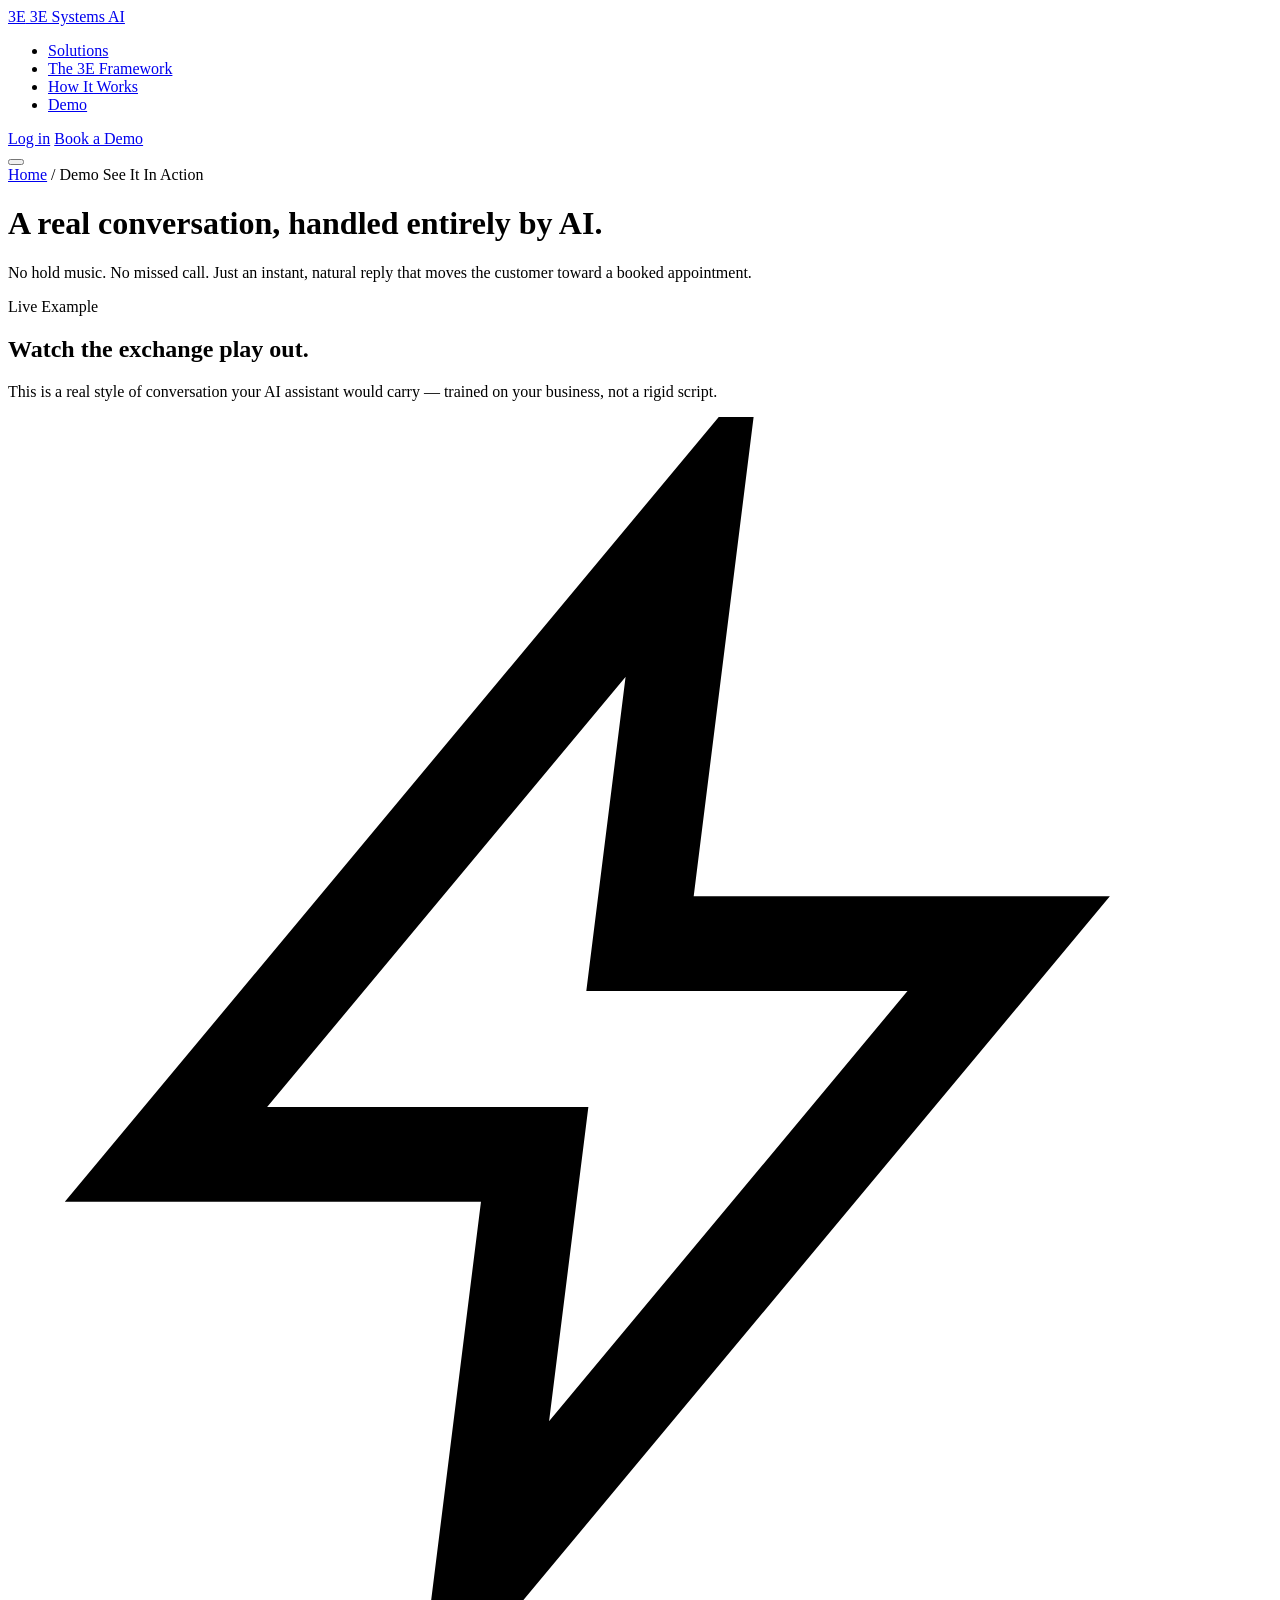
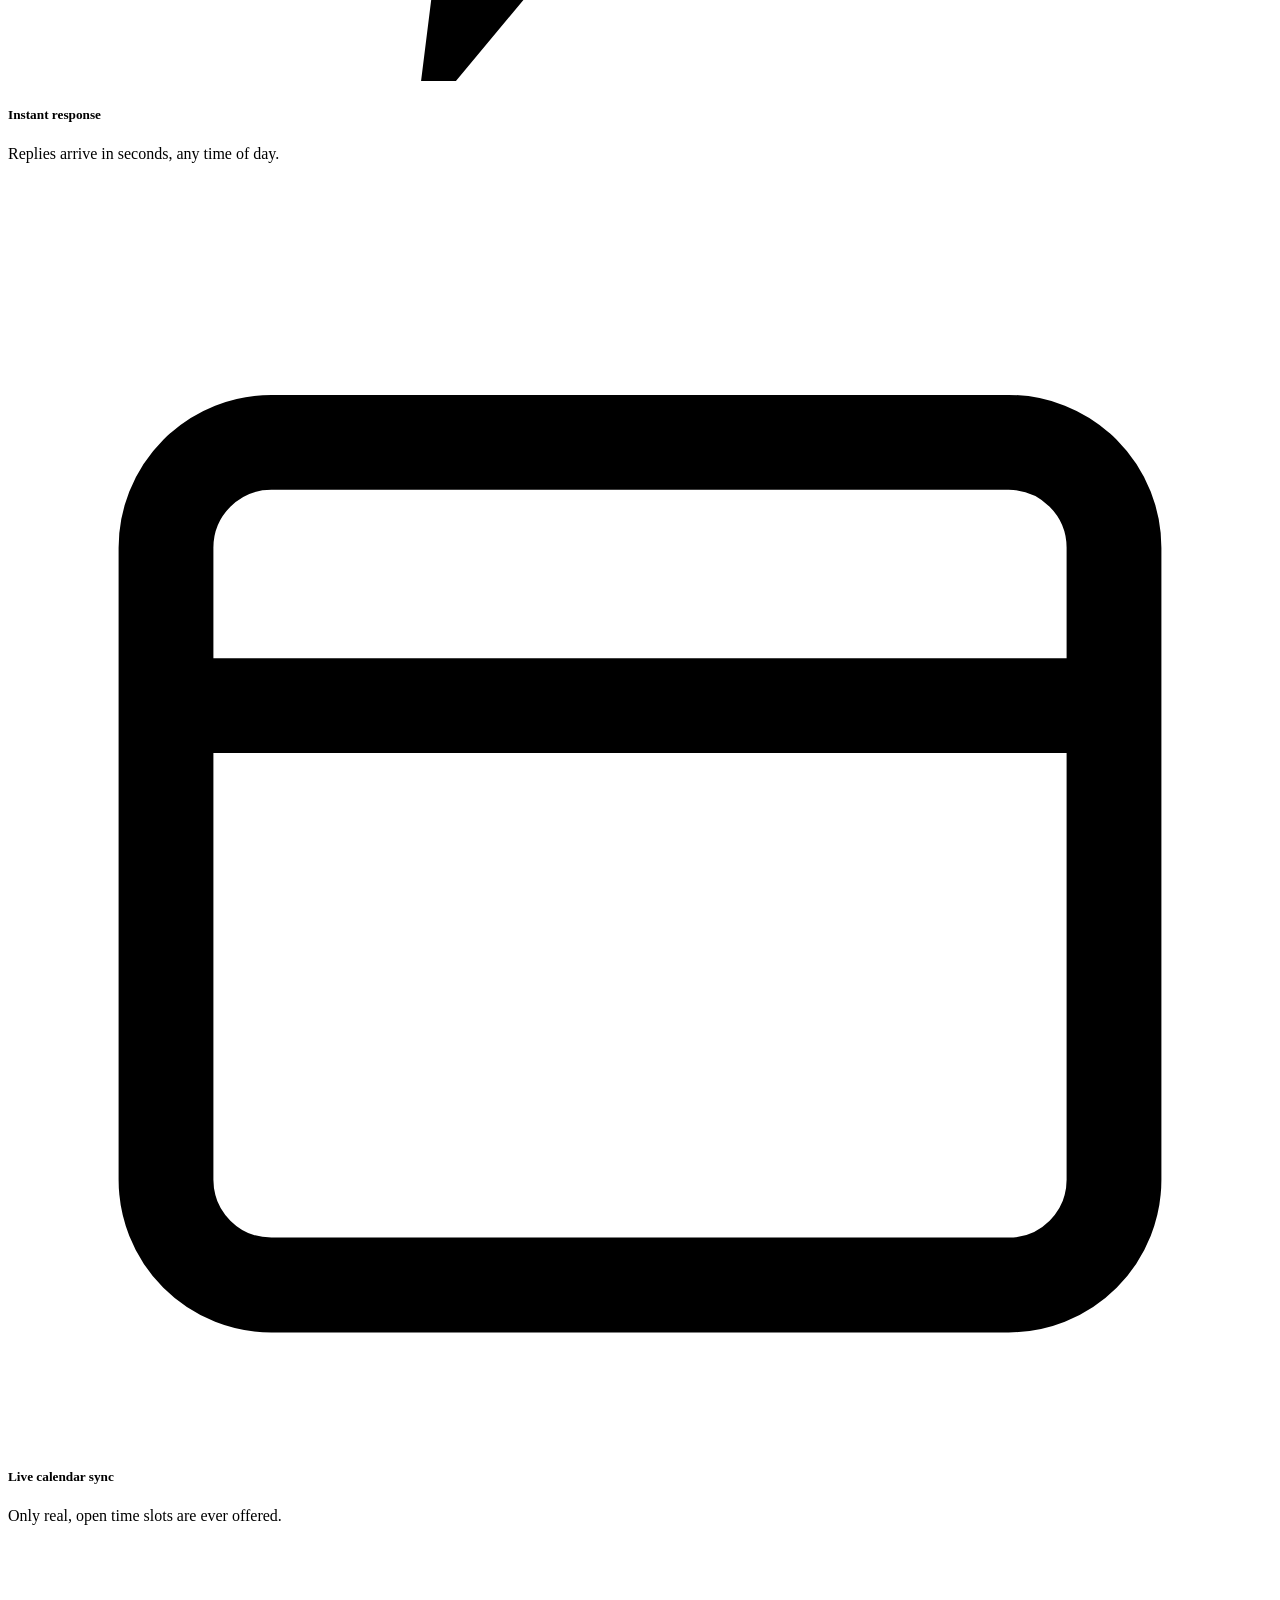
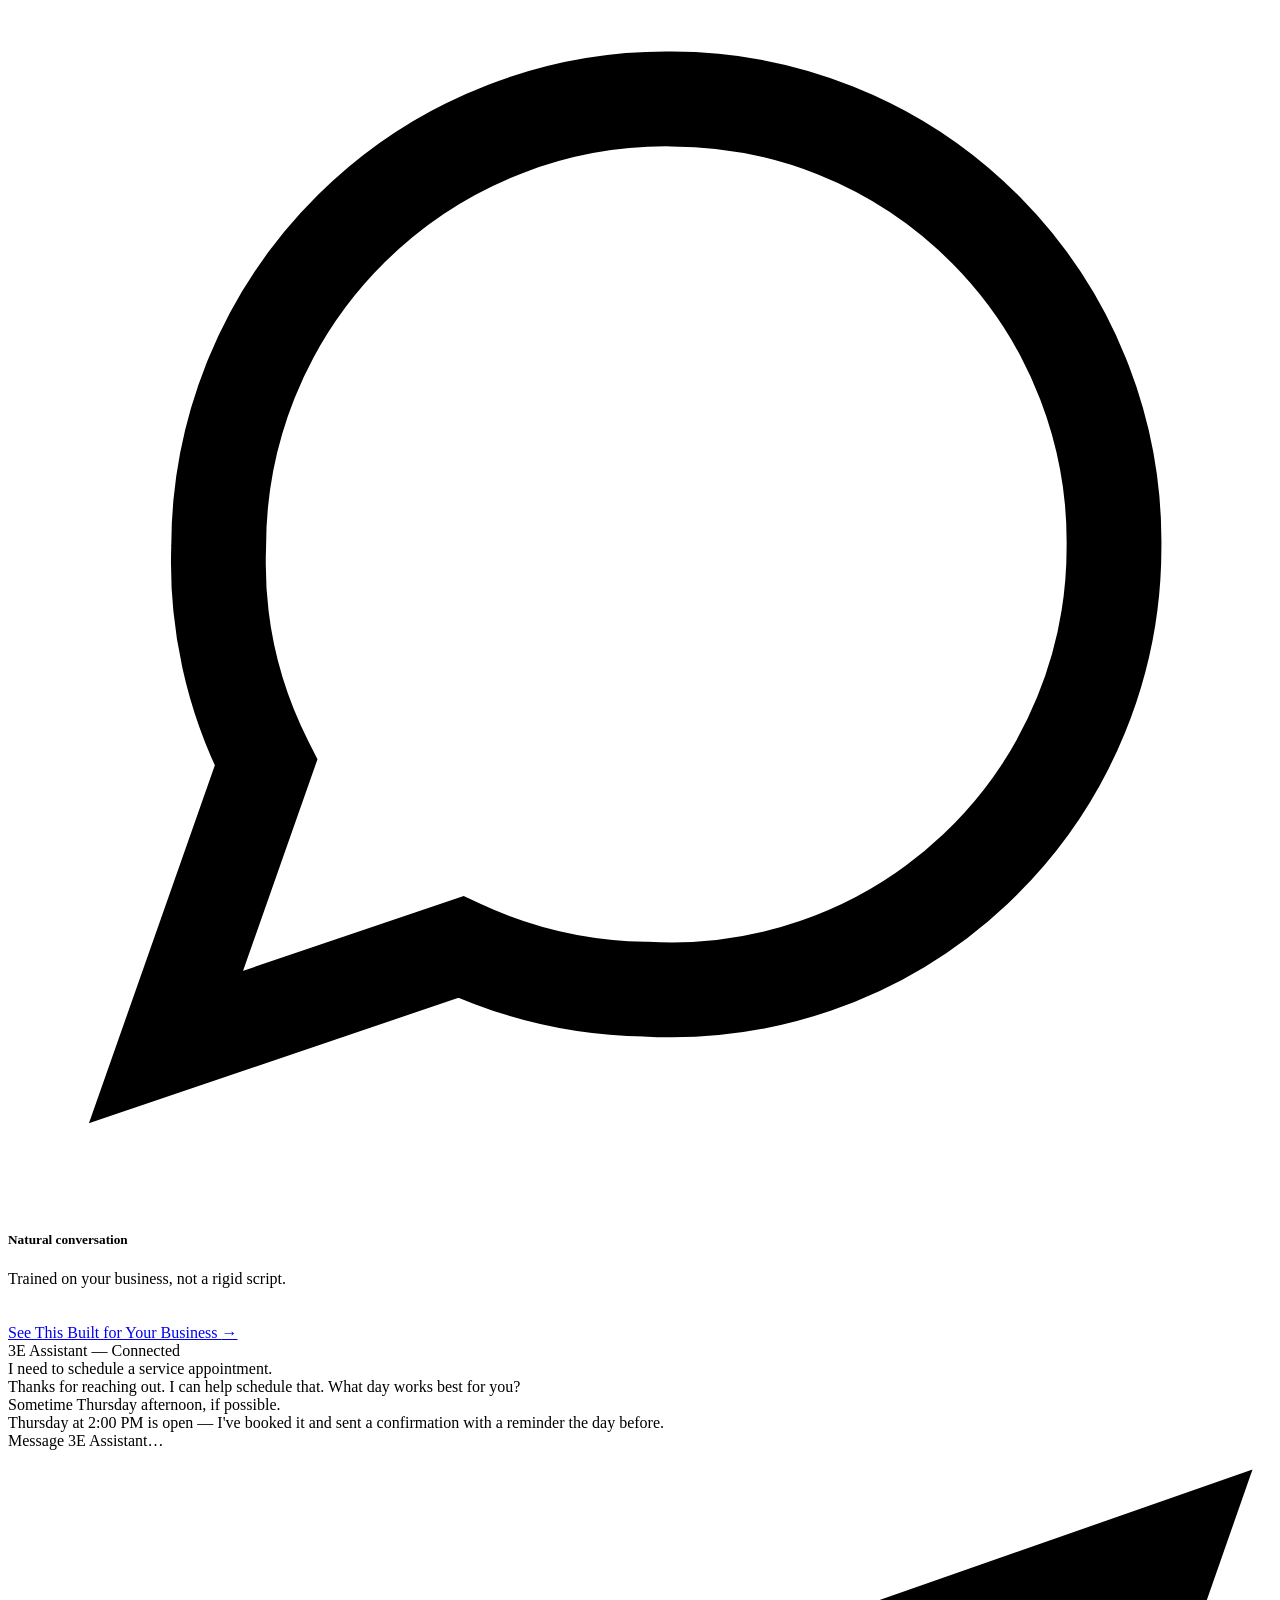
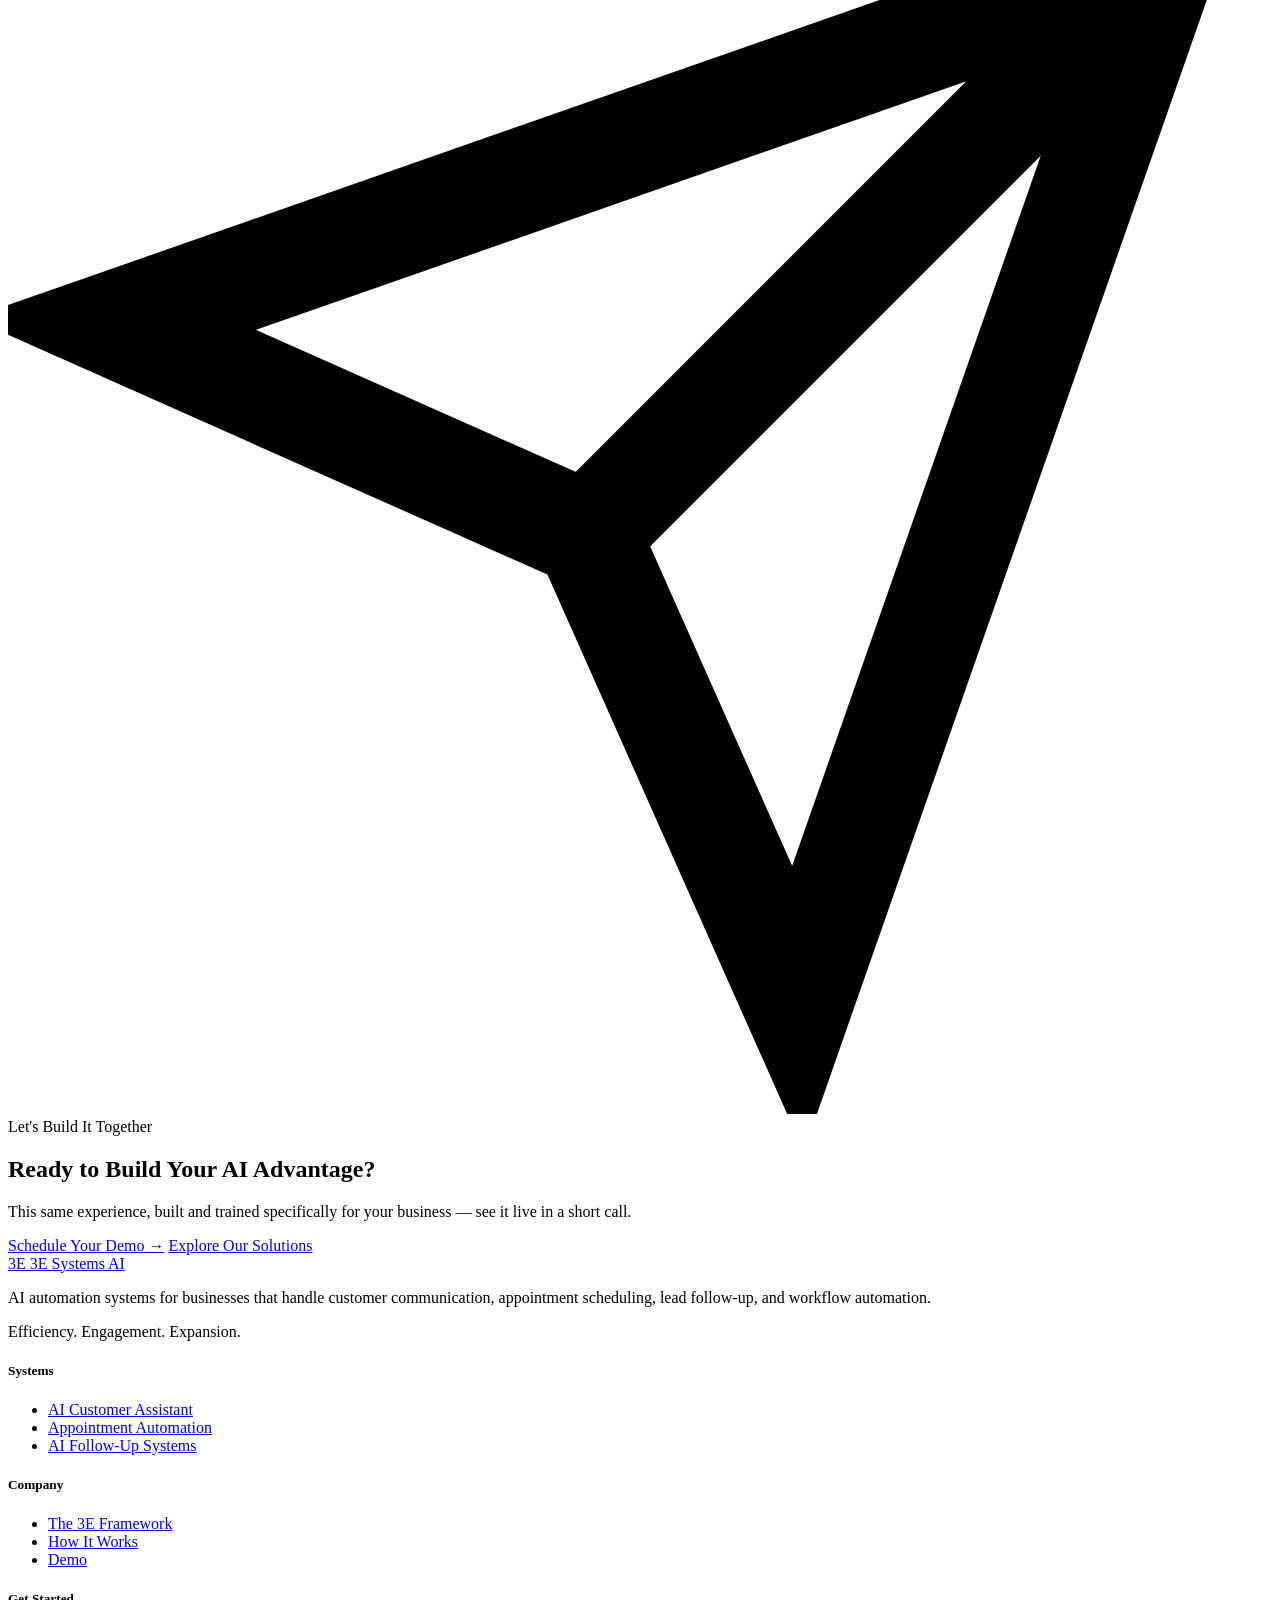
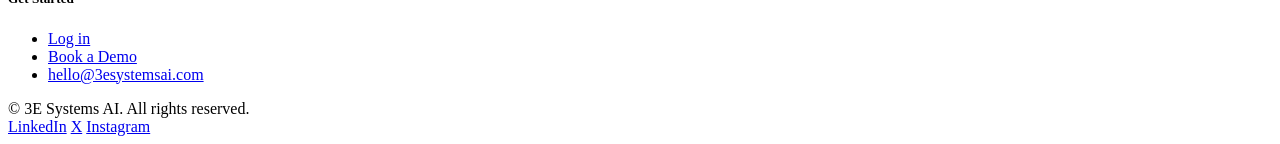
==== demo.html @ 18a662e0 "Create demo.html" ====
<!DOCTYPE html>
<html lang="en">
<head>
<meta charset="UTF-8">
<meta name="viewport" content="width=device-width, initial-scale=1.0">
<title>Demo — 3E Systems AI</title>
<meta name="description" content="See a real AI conversation, handled entirely by 3E Systems AI's assistant, from first message to booked appointment.">
<link rel="icon" href="data:image/svg+xml,%3Csvg xmlns='http://www.w3.org/2000/svg' viewBox='0 0 64 64'%3E%3Cdefs%3E%3ClinearGradient id='g' x1='0' y1='0' x2='1' y2='1'%3E%3Cstop offset='0%25' stop-color='%231D1D1F'/%3E%3Cstop offset='55%25' stop-color='%233a3a3d'/%3E%3Cstop offset='130%25' stop-color='%232F6FED'/%3E%3C/linearGradient%3E%3C/defs%3E%3Crect width='64' height='64' rx='16' fill='url(%23g)'/%3E%3Ctext x='32' y='40' font-family='Space Grotesk,Arial,sans-serif' font-size='22' font-weight='700' fill='white' text-anchor='middle'%3E3E%3C/text%3E%3C/svg%3E">
<link rel="preconnect" href="https://fonts.googleapis.com">
<link rel="preconnect" href="https://fonts.gstatic.com" crossorigin>
<link href="https://fonts.googleapis.com/css2?family=Space+Grotesk:wght@400;500;600;700&family=Inter:wght@400;500;600;700&family=IBM+Plex+Mono:wght@400;500&display=swap" rel="stylesheet">
<link rel="stylesheet" href="styles.css">
</head>
<body>

<!-- ===================== NAVIGATION ===================== -->
<nav class="nav" id="siteNav">
  <div class="wrap">
    <a href="index.html" class="brand">
      <span class="brand-mark">3E</span>
      3E Systems AI
    </a>
    <ul class="nav-links">
      <li><a href="solutions.html">Solutions</a></li>
      <li><a href="framework.html">The 3E Framework</a></li>
      <li><a href="how-it-works.html">How It Works</a></li>
      <li><a href="demo.html" class="active">Demo</a></li>
    </ul>
    <div class="nav-cta">
      <a href="login.html" class="btn btn-ghost">Log in</a>
      <a href="book-a-demo.html" class="btn btn-primary">Book a Demo</a>
    </div>
    <button class="nav-menu-btn" aria-label="Open menu"><span></span></button>
  </div>
</nav>

<!-- ===================== PAGE HERO ===================== -->
<header class="page-hero">
  <div class="wrap">
    <span class="breadcrumb"><a href="index.html">Home</a> / Demo</span>
    <span class="eyebrow">See It In Action</span>
    <h1>A real conversation, handled entirely by AI.</h1>
    <p class="lead">No hold music. No missed call. Just an instant, natural reply that moves the customer toward a booked appointment.</p>
  </div>
</header>

<!-- ===================== DEMO SECTION ===================== -->
<section class="demo-section">
  <div class="wrap demo-layout">
    <div class="demo-copy">
      <div class="section-head reveal">
        <span class="eyebrow">Live Example</span>
        <h2 class="section-tag">Watch the exchange play out.</h2>
        <p>This is a real style of conversation your AI assistant would carry — trained on your business, not a rigid script.</p>
      </div>
      <div class="demo-feature-list reveal reveal-delay-1">
        <div class="demo-feature">
          <div class="fi"><svg viewBox="0 0 24 24" fill="none" stroke="currentColor" stroke-width="1.8"><path d="M13 2 3 14h7l-1 8 10-12h-7z"/></svg></div>
          <div><h5>Instant response</h5><p>Replies arrive in seconds, any time of day.</p></div>
        </div>
        <div class="demo-feature">
          <div class="fi"><svg viewBox="0 0 24 24" fill="none" stroke="currentColor" stroke-width="1.8"><rect x="3" y="5" width="18" height="16" rx="2"/><path d="M3 10h18"/></svg></div>
          <div><h5>Live calendar sync</h5><p>Only real, open time slots are ever offered.</p></div>
        </div>
        <div class="demo-feature">
          <div class="fi"><svg viewBox="0 0 24 24" fill="none" stroke="currentColor" stroke-width="1.8"><path d="M21 11.5a8.4 8.4 0 0 1-8.9 8.4 8.6 8.6 0 0 1-3.5-.8L3 21l1.9-5.4A8.4 8.4 0 0 1 4 11.5 8.5 8.5 0 0 1 12.6 3 8.4 8.4 0 0 1 21 11.5z"/></svg></div>
          <div><h5>Natural conversation</h5><p>Trained on your business, not a rigid script.</p></div>
        </div>
      </div>
      <div class="reveal reveal-delay-2" style="margin-top:36px;">
        <a href="book-a-demo.html" class="btn btn-primary on-dark">See This Built for Your Business <span class="btn-arrow">→</span></a>
      </div>
    </div>

    <div class="chat-panel reveal reveal-delay-1">
      <div class="chat-topbar">
        <div class="dots"><span></span><span></span><span></span></div>
        <div class="who"><i></i> 3E Assistant — Connected</div>
      </div>
      <div class="chat-body" id="chatBody">
        <div class="msg user">I need to schedule a service appointment.</div>
        <div class="msg ai">Thanks for reaching out. I can help schedule that. What day works best for you?</div>
        <div class="msg user2">Sometime Thursday afternoon, if possible.</div>
        <div class="msg ai2">Thursday at 2:00 PM is open — I've booked it and sent a confirmation with a reminder the day before.</div>
      </div>
      <div class="chat-inputbar">
        <span>Message 3E Assistant…</span>
        <div class="send"><svg viewBox="0 0 24 24" fill="none" stroke="currentColor" stroke-width="2"><path d="M22 2 11 13"/><path d="M22 2 15 22l-4-9-9-4z"/></svg></div>
      </div>
    </div>
  </div>
</section>

<!-- ===================== FINAL CTA SECTION ===================== -->
<section class="final-cta">
  <div class="wrap">
    <span class="eyebrow reveal">Let's Build It Together</span>
    <h2 class="reveal reveal-delay-1">Ready to Build Your AI Advantage?</h2>
    <p class="reveal reveal-delay-1">This same experience, built and trained specifically for your business — see it live in a short call.</p>
    <div class="final-cta-actions reveal reveal-delay-2">
      <a href="book-a-demo.html" class="btn btn-primary">Schedule Your Demo <span class="btn-arrow">→</span></a>
      <a href="solutions.html" class="btn btn-ghost">Explore Our Solutions</a>
    </div>
  </div>
</section>

<!-- ===================== FOOTER ===================== -->
<footer>
  <div class="wrap">
    <div class="footer-top">
      <div class="footer-brand">
        <a href="index.html" class="brand">
          <span class="brand-mark">3E</span>
          3E Systems AI
        </a>
        <p>AI automation systems for businesses that handle customer communication, appointment scheduling, lead follow-up, and workflow automation.</p>
        <span class="footer-tagline">Efficiency. Engagement. Expansion.</span>
      </div>
      <div class="footer-col">
        <h5>Systems</h5>
        <ul>
          <li><a href="solutions.html">AI Customer Assistant</a></li>
          <li><a href="solutions.html">Appointment Automation</a></li>
          <li><a href="solutions.html">AI Follow-Up Systems</a></li>
        </ul>
      </div>
      <div class="footer-col">
        <h5>Company</h5>
        <ul>
          <li><a href="framework.html">The 3E Framework</a></li>
          <li><a href="how-it-works.html">How It Works</a></li>
          <li><a href="demo.html">Demo</a></li>
        </ul>
      </div>
      <div class="footer-col">
        <h5>Get Started</h5>
        <ul>
          <li><a href="login.html">Log in</a></li>
          <li><a href="book-a-demo.html">Book a Demo</a></li>
          <li><a href="mailto:hello@3esystemsai.com">hello@3esystemsai.com</a></li>
        </ul>
      </div>
    </div>
    <div class="footer-bottom">
      <span>© <span id="year"></span> 3E Systems AI. All rights reserved.</span>
      <div class="socials">
        <a href="#" aria-label="LinkedIn">LinkedIn</a>
        <a href="#" aria-label="X">X</a>
        <a href="#" aria-label="Instagram">Instagram</a>
      </div>
    </div>
  </div>
</footer>

<script src="main.js"></script>
</body>
</html>
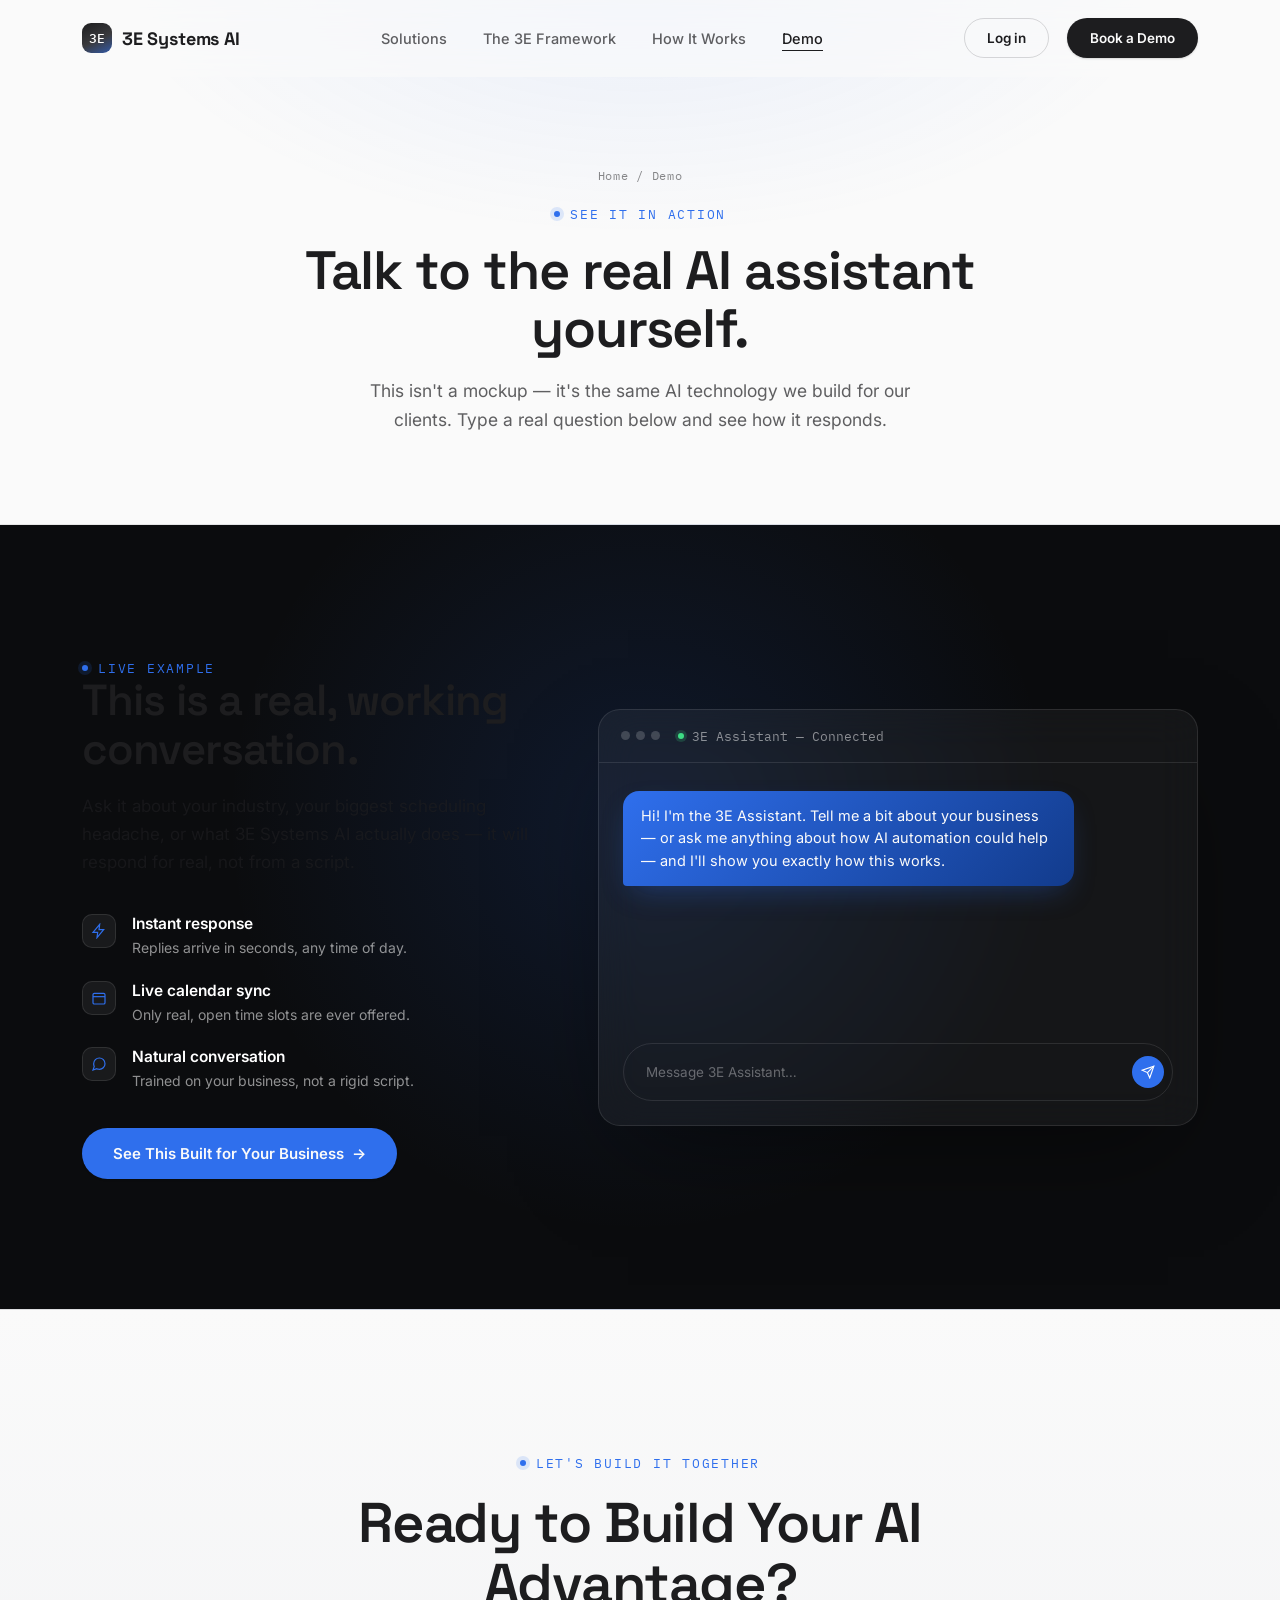
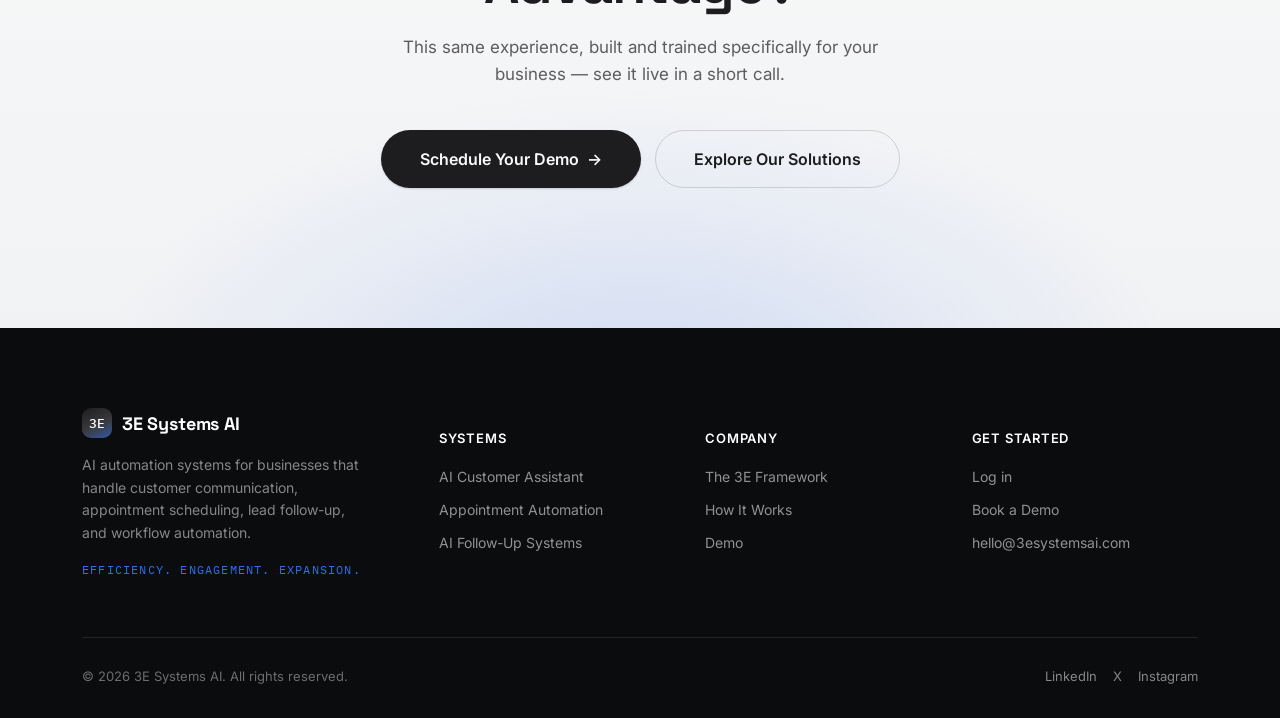
==== commit 08c8b031: "Revise demo page for AI assistant interaction Updated the demo page content and styles for the AI as" ====
--- a/demo.html
+++ b/demo.html
@@ -4,12 +4,44 @@
 <meta charset="UTF-8">
 <meta name="viewport" content="width=device-width, initial-scale=1.0">
 <title>Demo — 3E Systems AI</title>
-<meta name="description" content="See a real AI conversation, handled entirely by 3E Systems AI's assistant, from first message to booked appointment.">
+<meta name="description" content="Talk to the real 3E Assistant yourself — the same AI chatbot 3E Systems AI builds for businesses, live on this page.">
 <link rel="icon" href="data:image/svg+xml,%3Csvg xmlns='http://www.w3.org/2000/svg' viewBox='0 0 64 64'%3E%3Cdefs%3E%3ClinearGradient id='g' x1='0' y1='0' x2='1' y2='1'%3E%3Cstop offset='0%25' stop-color='%231D1D1F'/%3E%3Cstop offset='55%25' stop-color='%233a3a3d'/%3E%3Cstop offset='130%25' stop-color='%232F6FED'/%3E%3C/linearGradient%3E%3C/defs%3E%3Crect width='64' height='64' rx='16' fill='url(%23g)'/%3E%3Ctext x='32' y='40' font-family='Space Grotesk,Arial,sans-serif' font-size='22' font-weight='700' fill='white' text-anchor='middle'%3E3E%3C/text%3E%3C/svg%3E">
 <link rel="preconnect" href="https://fonts.googleapis.com">
 <link rel="preconnect" href="https://fonts.gstatic.com" crossorigin>
 <link href="https://fonts.googleapis.com/css2?family=Space+Grotesk:wght@400;500;600;700&family=Inter:wght@400;500;600;700&family=IBM+Plex+Mono:wght@400;500&display=swap" rel="stylesheet">
 <link rel="stylesheet" href="styles.css">
+<style>
+  /*
+    NOTE ON THIS SMALL STYLE BLOCK:
+    styles.css itself has NOT been modified -- the design system is
+    untouched. This tiny scoped addition exists only because the input
+    bar previously used a fake, non-interactive <span> as a visual
+    placeholder. Turning it into a real, typeable <input> needs these
+    few lines so the input has no default browser border/background,
+    matching the exact look the design already had. No colors, fonts,
+    spacing, or layout values are being changed here -- just making an
+    existing look actually functional.
+  */
+  #chatInput {
+    background: transparent;
+    border: none;
+    outline: none;
+    color: #fff;
+    font-family: var(--font-body);
+    font-size: 13.5px;
+    width: 100%;
+  }
+  #chatInput::placeholder {
+    color: rgba(255, 255, 255, 0.35);
+  }
+  #chatInput:disabled {
+    opacity: 0.6;
+  }
+  .chat-body {
+    overflow-y: auto;
+    max-height: 420px;
+  }
+</style>
 </head>
 <body>
 
@@ -39,8 +71,8 @@
   <div class="wrap">
     <span class="breadcrumb"><a href="index.html">Home</a> / Demo</span>
     <span class="eyebrow">See It In Action</span>
-    <h1>A real conversation, handled entirely by AI.</h1>
-    <p class="lead">No hold music. No missed call. Just an instant, natural reply that moves the customer toward a booked appointment.</p>
+    <h1>Talk to the real AI assistant yourself.</h1>
+    <p class="lead">This isn't a mockup — it's the same AI technology we build for our clients. Type a real question below and see how it responds.</p>
   </div>
 </header>
 
@@ -50,8 +82,8 @@
     <div class="demo-copy">
       <div class="section-head reveal">
         <span class="eyebrow">Live Example</span>
-        <h2 class="section-tag">Watch the exchange play out.</h2>
-        <p>This is a real style of conversation your AI assistant would carry — trained on your business, not a rigid script.</p>
+        <h2 class="section-tag">This is a real, working conversation.</h2>
+        <p>Ask it about your industry, your biggest scheduling headache, or what 3E Systems AI actually does — it will respond for real, not from a script.</p>
       </div>
       <div class="demo-feature-list reveal reveal-delay-1">
         <div class="demo-feature">
@@ -77,15 +109,20 @@
         <div class="dots"><span></span><span></span><span></span></div>
         <div class="who"><i></i> 3E Assistant — Connected</div>
       </div>
+
       <div class="chat-body" id="chatBody">
-        <div class="msg user">I need to schedule a service appointment.</div>
-        <div class="msg ai">Thanks for reaching out. I can help schedule that. What day works best for you?</div>
-        <div class="msg user2">Sometime Thursday afternoon, if possible.</div>
-        <div class="msg ai2">Thursday at 2:00 PM is open — I've booked it and sent a confirmation with a reminder the day before.</div>
+        <div class="msg ai">Hi! I'm the 3E Assistant. Tell me a bit about your business — or ask me anything about how AI automation could help — and I'll show you exactly how this works.</div>
       </div>
+
+      <div class="typing-ind" id="typingIndicator" style="display:none;">
+        <span></span><span></span><span></span>
+      </div>
+
       <div class="chat-inputbar">
-        <span>Message 3E Assistant…</span>
-        <div class="send"><svg viewBox="0 0 24 24" fill="none" stroke="currentColor" stroke-width="2"><path d="M22 2 11 13"/><path d="M22 2 15 22l-4-9-9-4z"/></svg></div>
+        <input type="text" id="chatInput" placeholder="Message 3E Assistant…" autocomplete="off" maxlength="1000">
+        <div class="send" id="chatSendBtn">
+          <svg viewBox="0 0 24 24" fill="none" stroke="currentColor" stroke-width="2"><path d="M22 2 11 13"/><path d="M22 2 15 22l-4-9-9-4z"/></svg>
+        </div>
       </div>
     </div>
   </div>
@@ -153,5 +190,6 @@
 </footer>
 
 <script src="main.js"></script>
+<script src="chat.js"></script>
 </body>
 </html>
--- a/styles.css
+++ b/styles.css
@@ -0,0 +1,1000 @@
+/* ======================================================================
+   0. DESIGN TOKENS
+   ====================================================================== */
+:root{
+  --white:        #FAFAFA;
+  --gray-50:      #F1F2F4;
+  --gray-100:     #E8E9EB;
+  --line:         rgba(29,29,31,0.09);
+  --line-strong:  rgba(29,29,31,0.16);
+  --charcoal:     #1D1D1F;
+  --charcoal-70:  rgba(29,29,31,0.70);
+  --charcoal-50:  rgba(29,29,31,0.52);
+  --ink:          #0B0C0E;   /* near-black section background */
+  --ink-100:      #16181C;
+  --ink-line:     rgba(255,255,255,0.10);
+  --ink-line-soft:rgba(255,255,255,0.06);
+  --silver-1:     #E4E5E8;
+  --silver-2:     #C7C9CD;
+  --blue:         #2F6FED;
+  --blue-soft:    rgba(47,111,237,0.14);
+  --blue-deep:    #123B8C;
+  --blue-glow:    rgba(47,111,237,0.35);
+
+  --font-display: 'Space Grotesk', 'Inter', sans-serif;
+  --font-body:    'Inter', -apple-system, sans-serif;
+  --font-mono:    'IBM Plex Mono', monospace;
+
+  --container: 1180px;
+  --ease: cubic-bezier(.16,.84,.32,1);
+}
+
+*,*::before,*::after{ box-sizing:border-box; }
+html{ scroll-behavior:smooth; }
+body{
+  margin:0;
+  background:var(--white);
+  color:var(--charcoal);
+  font-family:var(--font-body);
+  -webkit-font-smoothing:antialiased;
+  -moz-osx-font-smoothing:grayscale;
+  overflow-x:hidden;
+}
+img,svg{ display:block; max-width:100%; }
+a{ color:inherit; text-decoration:none; }
+ul{ list-style:none; margin:0; padding:0; }
+button{ font-family:inherit; cursor:pointer; }
+
+.wrap{
+  max-width:var(--container);
+  margin:0 auto;
+  padding:0 32px;
+}
+
+.eyebrow{
+  font-family:var(--font-mono);
+  font-size:12.5px;
+  letter-spacing:.14em;
+  text-transform:uppercase;
+  color:var(--blue);
+  display:inline-flex;
+  align-items:center;
+  gap:10px;
+}
+.eyebrow::before{
+  content:'';
+  width:6px; height:6px;
+  border-radius:50%;
+  background:var(--blue);
+  box-shadow:0 0 0 4px var(--blue-soft);
+}
+
+h1,h2,h3,h4{
+  font-family:var(--font-display);
+  font-weight:600;
+  letter-spacing:-.02em;
+  margin:0;
+  color:var(--charcoal);
+}
+
+.section-tag{
+  display:block;
+  margin-bottom:18px;
+}
+
+/* reveal-on-scroll base state */
+.reveal{
+  opacity:0;
+  transform:translateY(28px);
+  transition:opacity .9s var(--ease), transform .9s var(--ease);
+}
+.reveal.is-visible{
+  opacity:1;
+  transform:translateY(0);
+}
+.reveal-delay-1{ transition-delay:.08s; }
+.reveal-delay-2{ transition-delay:.16s; }
+.reveal-delay-3{ transition-delay:.24s; }
+
+@media (prefers-reduced-motion: reduce){
+  *{ animation-duration:0.01ms !important; animation-iteration-count:1 !important; transition-duration:0.01ms !important; scroll-behavior:auto !important; }
+}
+
+/* focus visibility for keyboard users */
+a:focus-visible, button:focus-visible{
+  outline:2px solid var(--blue);
+  outline-offset:3px;
+  border-radius:4px;
+}
+
+/* ======================================================================
+   1. BUTTONS
+   ====================================================================== */
+.btn{
+  display:inline-flex;
+  align-items:center;
+  justify-content:center;
+  gap:8px;
+  padding:15px 30px;
+  border-radius:100px;
+  font-family:var(--font-body);
+  font-size:15px;
+  font-weight:600;
+  border:1px solid transparent;
+  transition:transform .35s var(--ease), box-shadow .35s var(--ease), background .35s var(--ease), border-color .35s var(--ease), color .35s var(--ease);
+  white-space:nowrap;
+}
+.btn-primary{
+  background:var(--charcoal);
+  color:var(--white);
+  box-shadow:0 1px 2px rgba(0,0,0,.15);
+}
+.btn-primary:hover{
+  transform:translateY(-2px);
+  box-shadow:0 12px 24px rgba(0,0,0,.18);
+}
+.btn-primary.on-dark{
+  background:var(--blue);
+}
+.btn-primary.on-dark:hover{
+  box-shadow:0 12px 30px var(--blue-glow);
+}
+.btn-ghost{
+  background:transparent;
+  color:var(--charcoal);
+  border-color:var(--line-strong);
+}
+.btn-ghost:hover{
+  border-color:var(--charcoal);
+  transform:translateY(-2px);
+}
+.btn-ghost.on-dark{
+  color:var(--white);
+  border-color:var(--ink-line);
+}
+.btn-ghost.on-dark:hover{
+  border-color:rgba(255,255,255,.5);
+}
+.btn-arrow{ transition:transform .3s var(--ease); }
+.btn:hover .btn-arrow{ transform:translateX(3px); }
+
+/* ======================================================================
+   2. NAVIGATION
+   ====================================================================== */
+.nav{
+  position:fixed;
+  top:0; left:0; right:0;
+  z-index:1000;
+  padding:18px 0;
+  background:rgba(250,250,250,0.72);
+  backdrop-filter:blur(16px) saturate(160%);
+  -webkit-backdrop-filter:blur(16px) saturate(160%);
+  border-bottom:1px solid transparent;
+  transition:border-color .4s ease, background .4s ease, padding .4s ease;
+}
+.nav.scrolled{
+  border-bottom:1px solid var(--line);
+  padding:13px 0;
+}
+.nav .wrap{ display:flex; align-items:center; justify-content:space-between; }
+.brand{
+  display:flex; align-items:center; gap:10px;
+  font-family:var(--font-display);
+  font-weight:700;
+  font-size:18px;
+  letter-spacing:-.01em;
+}
+.brand-mark{
+  width:30px; height:30px;
+  border-radius:9px;
+  background:linear-gradient(155deg, var(--charcoal) 0%, #3a3a3d 55%, var(--blue) 130%);
+  display:flex; align-items:center; justify-content:center;
+  color:#fff; font-family:var(--font-mono); font-size:13px; font-weight:500;
+  flex-shrink:0;
+}
+.nav-links{
+  display:flex; align-items:center; gap:36px;
+}
+.nav-links a{
+  font-size:14.5px;
+  font-weight:500;
+  color:var(--charcoal-70);
+  position:relative;
+  padding:4px 0;
+  transition:color .25s ease;
+}
+.nav-links a:hover{ color:var(--charcoal); }
+.nav-links a::after{
+  content:'';
+  position:absolute; left:0; bottom:0;
+  width:0; height:1px;
+  background:var(--charcoal);
+  transition:width .3s var(--ease);
+}
+.nav-links a:hover::after{ width:100%; }
+.nav-links a.active{ color:var(--charcoal); }
+.nav-links a.active::after{ width:100%; }
+.nav-cta{ display:flex; align-items:center; gap:18px; }
+.nav-cta .btn{ padding:11px 22px; font-size:13.5px; }
+.nav-menu-btn{
+  display:none;
+  width:38px; height:38px;
+  border:1px solid var(--line-strong);
+  border-radius:10px;
+  background:none;
+  align-items:center; justify-content:center;
+}
+.nav-menu-btn span, .nav-menu-btn span::before, .nav-menu-btn span::after{
+  content:'';
+  display:block;
+  width:16px; height:1.5px;
+  background:var(--charcoal);
+  position:relative;
+  transition:transform .3s ease, opacity .3s ease;
+}
+.nav-menu-btn span::before{ position:absolute; top:-5px; }
+.nav-menu-btn span::after{ position:absolute; top:5px; }
+
+/* ======================================================================
+   3. HERO
+   ====================================================================== */
+.hero{
+  position:relative;
+  padding:168px 0 110px;
+  background:
+    radial-gradient(1100px 620px at 82% -8%, rgba(47,111,237,0.10), transparent 62%),
+    linear-gradient(180deg, var(--white) 0%, var(--white) 100%);
+  overflow:hidden;
+}
+.hero .wrap{
+  display:grid;
+  grid-template-columns:1.02fr .98fr;
+  gap:40px;
+  align-items:center;
+}
+.hero-copy h1{
+  font-size:clamp(38px, 4.6vw, 62px);
+  line-height:1.05;
+  margin:22px 0 24px;
+}
+.hero-copy h1 em{
+  font-style:normal;
+  background:linear-gradient(100deg, var(--blue) 0%, var(--blue-deep) 100%);
+  -webkit-background-clip:text;
+  background-clip:text;
+  color:transparent;
+}
+.hero-copy p.lead{
+  font-size:18px;
+  line-height:1.65;
+  color:var(--charcoal-70);
+  max-width:480px;
+  margin:0 0 38px;
+}
+.hero-actions{ display:flex; gap:14px; flex-wrap:wrap; margin-bottom:44px; }
+.hero-actions .btn{ padding:16px 30px; font-size:15.5px; }
+
+.hero-proof{
+  display:flex; gap:34px; flex-wrap:wrap;
+  padding-top:28px;
+  border-top:1px solid var(--line);
+}
+.hero-proof div{ display:flex; flex-direction:column; gap:2px; }
+.hero-proof strong{
+  font-family:var(--font-display);
+  font-size:24px;
+  font-weight:600;
+}
+.hero-proof span{
+  font-size:12.5px;
+  color:var(--charcoal-50);
+  font-family:var(--font-mono);
+  letter-spacing:.02em;
+}
+
+/* ---- signature visual: the "signal mesh" ---- */
+.hero-visual{
+  position:relative;
+  aspect-ratio:1/1.02;
+  border-radius:28px;
+  background:
+    radial-gradient(140% 120% at 30% 15%, rgba(255,255,255,.9), rgba(232,233,235,.4) 55%, rgba(199,201,205,.5) 100%);
+  border:1px solid var(--line);
+  box-shadow:0 40px 80px -30px rgba(20,20,25,0.25), inset 0 1px 0 rgba(255,255,255,.6);
+  overflow:hidden;
+}
+.hero-visual::before{
+  content:'';
+  position:absolute; inset:0;
+  background:
+    linear-gradient(120deg, transparent 40%, rgba(255,255,255,.55) 50%, transparent 60%);
+  animation:sheen 7s ease-in-out infinite;
+  pointer-events:none;
+}
+@keyframes sheen{
+  0%,100%{ transform:translateX(-60%); opacity:.5; }
+  50%{ transform:translateX(60%); opacity:.9; }
+}
+.hero-visual svg{ width:100%; height:100%; }
+.node-core{ animation:pulseCore 3.2s ease-in-out infinite; transform-origin:center; }
+.node-dot{ animation:pulseDot 3.2s ease-in-out infinite; }
+.node-dot.d1{ animation-delay:.15s; }
+.node-dot.d2{ animation-delay:.4s; }
+.node-dot.d3{ animation-delay:.65s; }
+.node-dot.d4{ animation-delay:.9s; }
+.node-dot.d5{ animation-delay:1.15s; }
+.node-dot.d6{ animation-delay:1.4s; }
+@keyframes pulseCore{
+  0%,100%{ opacity:.85; }
+  50%{ opacity:1; filter:drop-shadow(0 0 10px rgba(47,111,237,.6)); }
+}
+@keyframes pulseDot{
+  0%,100%{ opacity:.35; r:3; }
+  50%{ opacity:1; r:4.2; }
+}
+.flow-line{
+  stroke-dasharray:6 260;
+  stroke-dashoffset:0;
+  animation:flowTravel 4.5s linear infinite;
+}
+.flow-line.f1{ animation-delay:0s; }
+.flow-line.f2{ animation-delay:.9s; }
+.flow-line.f3{ animation-delay:1.8s; }
+.flow-line.f4{ animation-delay:2.7s; }
+@keyframes flowTravel{
+  0%{ stroke-dashoffset:266; }
+  100%{ stroke-dashoffset:-266; }
+}
+.hero-visual-caption{
+  position:absolute;
+  left:22px; bottom:20px;
+  right:22px;
+  display:flex;
+  align-items:center;
+  justify-content:space-between;
+  font-family:var(--font-mono);
+  font-size:11.5px;
+  color:var(--charcoal-50);
+  letter-spacing:.04em;
+}
+.pulse-chip{
+  display:inline-flex; align-items:center; gap:7px;
+  background:rgba(255,255,255,.7);
+  border:1px solid var(--line);
+  padding:6px 12px;
+  border-radius:100px;
+  backdrop-filter:blur(6px);
+}
+.pulse-chip i{
+  width:6px; height:6px; border-radius:50%;
+  background:var(--blue);
+  box-shadow:0 0 0 3px var(--blue-soft);
+  animation:pulseCore 2s ease-in-out infinite;
+}
+
+/* ======================================================================
+   4. SECTION SHELLS
+   ====================================================================== */
+section{ position:relative; }
+.section-pad{ padding:120px 0; }
+.bg-soft{ background:var(--gray-50); }
+.bg-ink{ background:var(--ink); color:var(--white); }
+.bg-ink h2, .bg-ink h3, .bg-ink h4{ color:var(--white); }
+
+.section-head{
+  max-width:640px;
+  margin:0 0 64px;
+}
+.section-head h2{
+  font-size:clamp(30px, 3.4vw, 44px);
+  line-height:1.12;
+}
+.section-head p{
+  font-size:17px;
+  line-height:1.65;
+  color:var(--charcoal-70);
+  margin-top:18px;
+}
+.bg-ink .section-head p{ color:rgba(255,255,255,.62); }
+.center{ text-align:center; margin-left:auto; margin-right:auto; }
+
+/* ======================================================================
+   5. PROBLEM SECTION (dark)
+   ====================================================================== */
+.problem-grid{
+  display:grid;
+  grid-template-columns:repeat(4,1fr);
+  gap:1px;
+  background:var(--ink-line-soft);
+  border:1px solid var(--ink-line-soft);
+  border-radius:20px;
+  overflow:hidden;
+}
+.problem-card{
+  background:var(--ink);
+  padding:38px 30px 42px;
+  transition:background .4s ease;
+}
+.problem-card:hover{ background:var(--ink-100); }
+.problem-card .p-icon{
+  width:42px; height:42px;
+  margin-bottom:26px;
+  color:var(--blue);
+}
+.problem-card h4{
+  font-size:17px;
+  margin-bottom:12px;
+  line-height:1.35;
+}
+.problem-card p{
+  font-size:14.5px;
+  line-height:1.6;
+  color:rgba(255,255,255,.55);
+  margin:0;
+}
+.problem-stat{
+  margin-top:70px;
+  display:flex;
+  align-items:baseline;
+  gap:22px;
+  flex-wrap:wrap;
+  border-top:1px solid var(--ink-line);
+  padding-top:40px;
+}
+.problem-stat strong{
+  font-family:var(--font-display);
+  font-size:clamp(40px,5vw,58px);
+  background:linear-gradient(100deg,#fff, var(--silver-2));
+  -webkit-background-clip:text; background-clip:text; color:transparent;
+}
+.problem-stat span{
+  font-size:15.5px;
+  color:rgba(255,255,255,.55);
+  max-width:420px;
+  line-height:1.55;
+}
+
+/* ======================================================================
+   6. SOLUTIONS
+   ====================================================================== */
+.solutions-grid{
+  display:grid;
+  grid-template-columns:repeat(3,1fr);
+  gap:26px;
+}
+.solution-card{
+  background:var(--white);
+  border:1px solid var(--line);
+  border-radius:22px;
+  padding:38px 34px 40px;
+  transition:transform .5s var(--ease), box-shadow .5s var(--ease), border-color .5s var(--ease);
+  display:flex; flex-direction:column;
+}
+.solution-card:hover{
+  transform:translateY(-8px);
+  box-shadow:0 30px 60px -24px rgba(20,20,25,.18);
+  border-color:transparent;
+}
+.solution-index{
+  font-family:var(--font-mono);
+  font-size:12.5px;
+  color:var(--blue);
+  letter-spacing:.08em;
+  margin-bottom:22px;
+}
+.solution-icon{
+  width:52px; height:52px;
+  border-radius:14px;
+  background:linear-gradient(155deg, var(--charcoal) 0%, #34343a 100%);
+  display:flex; align-items:center; justify-content:center;
+  margin-bottom:26px;
+  color:#fff;
+}
+.solution-icon svg{ width:24px; height:24px; }
+.solution-card h3{
+  font-size:21px;
+  margin-bottom:14px;
+}
+.solution-card > p{
+  font-size:15px;
+  line-height:1.6;
+  color:var(--charcoal-70);
+  margin:0 0 24px;
+}
+.solution-list{ margin-top:auto; display:flex; flex-direction:column; gap:11px; }
+.solution-list li{
+  display:flex; align-items:flex-start; gap:10px;
+  font-size:14px;
+  color:var(--charcoal-70);
+  line-height:1.5;
+}
+.solution-list svg{ width:16px; height:16px; flex-shrink:0; margin-top:2px; color:var(--blue); }
+
+/* ======================================================================
+   7. 3E FRAMEWORK
+   ====================================================================== */
+.framework{
+  background:var(--white);
+  padding:130px 0 120px;
+  position:relative;
+}
+.framework-head{ text-align:center; max-width:620px; margin:0 auto 90px; }
+.e-columns{
+  display:grid;
+  grid-template-columns:repeat(3,1fr);
+  position:relative;
+}
+.e-columns::before{
+  content:'';
+  position:absolute;
+  left:0; right:0; top:0;
+  height:1px;
+  background:var(--line);
+}
+.e-col{
+  padding:46px 34px 10px;
+  border-left:1px solid var(--line);
+  position:relative;
+}
+.e-col:last-child{ border-right:1px solid var(--line); }
+.e-letter{
+  font-family:var(--font-display);
+  font-size:96px;
+  line-height:1;
+  font-weight:700;
+  color:transparent;
+  -webkit-text-stroke:1.4px var(--charcoal);
+  transition:color .5s ease, -webkit-text-stroke-color .5s ease;
+}
+.e-col:hover .e-letter{
+  color:var(--blue);
+  -webkit-text-stroke-color:var(--blue);
+}
+.e-word{
+  font-family:var(--font-mono);
+  font-size:12.5px;
+  letter-spacing:.14em;
+  text-transform:uppercase;
+  color:var(--blue);
+  margin:22px 0 14px;
+  display:block;
+}
+.e-col h3{ font-size:22px; margin-bottom:14px; }
+.e-col p{
+  font-size:15px;
+  line-height:1.65;
+  color:var(--charcoal-70);
+  padding-bottom:40px;
+}
+
+/* ======================================================================
+   8. HOW IT WORKS
+   ====================================================================== */
+.steps{
+  display:grid;
+  grid-template-columns:repeat(4,1fr);
+  gap:0;
+  position:relative;
+  margin-top:12px;
+}
+.step{
+  position:relative;
+  padding:0 26px 0 0;
+}
+.step-num{
+  font-family:var(--font-mono);
+  font-size:12.5px;
+  color:var(--charcoal-50);
+  letter-spacing:.06em;
+  margin-bottom:22px;
+  display:block;
+}
+.step-rail{
+  position:relative;
+  height:2px;
+  background:var(--line-strong);
+  margin-bottom:26px;
+  border-radius:2px;
+  overflow:visible;
+}
+.step-rail::after{
+  content:'';
+  position:absolute;
+  right:-9px; top:50%;
+  transform:translateY(-50%);
+  width:9px; height:9px;
+  border-radius:50%;
+  background:var(--blue);
+  box-shadow:0 0 0 5px var(--blue-soft);
+}
+.step:last-child .step-rail::after{ display:none; }
+.step h4{ font-size:18px; margin-bottom:10px; line-height:1.35; }
+.step p{ font-size:14.5px; line-height:1.6; color:var(--charcoal-70); margin:0; }
+
+/* ======================================================================
+   9. DEMO / CONVERSATION UI
+   ====================================================================== */
+.demo-section{
+  background:var(--ink);
+  color:var(--white);
+  padding:130px 0;
+  position:relative;
+  overflow:hidden;
+}
+.demo-section::before{
+  content:'';
+  position:absolute;
+  top:-20%; left:50%;
+  width:900px; height:900px;
+  transform:translateX(-50%);
+  background:radial-gradient(circle, rgba(47,111,237,.14), transparent 65%);
+  pointer-events:none;
+}
+.demo-layout{
+  display:grid;
+  grid-template-columns:.86fr 1.14fr;
+  gap:64px;
+  align-items:center;
+}
+.demo-copy .section-head{ max-width:none; margin-bottom:38px; }
+.demo-feature-list{ display:flex; flex-direction:column; gap:22px; margin-top:36px; }
+.demo-feature{ display:flex; gap:16px; align-items:flex-start; }
+.demo-feature .fi{
+  width:34px; height:34px; flex-shrink:0;
+  border-radius:10px;
+  background:rgba(255,255,255,.06);
+  border:1px solid var(--ink-line);
+  display:flex; align-items:center; justify-content:center;
+  color:var(--blue);
+}
+.demo-feature .fi svg{ width:16px; height:16px; }
+.demo-feature h5{ font-size:15.5px; font-weight:600; margin:0 0 4px; font-family:var(--font-body); color:#fff; }
+.demo-feature p{ font-size:14px; color:rgba(255,255,255,.55); margin:0; line-height:1.55; }
+
+.chat-panel{
+  background:rgba(255,255,255,.045);
+  border:1px solid var(--ink-line);
+  border-radius:22px;
+  backdrop-filter:blur(20px);
+  overflow:hidden;
+  box-shadow:0 40px 100px -30px rgba(0,0,0,.5);
+}
+.chat-topbar{
+  display:flex; align-items:center; gap:10px;
+  padding:18px 22px;
+  border-bottom:1px solid var(--ink-line);
+}
+.chat-topbar .dots{ display:flex; gap:6px; }
+.chat-topbar .dots span{ width:9px; height:9px; border-radius:50%; background:rgba(255,255,255,.18); }
+.chat-topbar .who{
+  margin-left:8px;
+  font-family:var(--font-mono);
+  font-size:12.5px;
+  color:rgba(255,255,255,.5);
+  display:flex; align-items:center; gap:8px;
+}
+.chat-topbar .who i{
+  width:6px; height:6px; border-radius:50%; background:#3ddc84;
+  box-shadow:0 0 0 3px rgba(61,220,132,.18);
+}
+.chat-body{ padding:28px 24px 30px; display:flex; flex-direction:column; gap:16px; min-height:280px; }
+.msg{
+  max-width:82%;
+  padding:14px 18px;
+  border-radius:16px;
+  font-size:14.5px;
+  line-height:1.55;
+  opacity:0;
+  transform:translateY(10px);
+  animation:msgIn .6s var(--ease) forwards;
+}
+.msg.user{
+  align-self:flex-end;
+  background:rgba(255,255,255,.09);
+  border:1px solid var(--ink-line);
+  border-bottom-right-radius:4px;
+  animation-delay:.3s;
+}
+.msg.ai{
+  align-self:flex-start;
+  background:linear-gradient(135deg, var(--blue), var(--blue-deep));
+  border-bottom-left-radius:4px;
+  animation-delay:1.4s;
+  box-shadow:0 12px 30px -10px var(--blue-glow);
+}
+.msg.user2{ align-self:flex-end; background:rgba(255,255,255,.09); border:1px solid var(--ink-line); border-bottom-right-radius:4px; animation-delay:2.5s; }
+.msg.ai2{ align-self:flex-start; background:linear-gradient(135deg, var(--blue), var(--blue-deep)); border-bottom-left-radius:4px; animation-delay:3.6s; box-shadow:0 12px 30px -10px var(--blue-glow); }
+@keyframes msgIn{ to{ opacity:1; transform:translateY(0); } }
+
+.typing-ind{
+  align-self:flex-start;
+  display:flex; gap:5px;
+  padding:14px 18px;
+  border-radius:16px;
+  background:rgba(255,255,255,.07);
+  border:1px solid var(--ink-line);
+  opacity:0;
+  animation:typingShow 5.4s var(--ease) infinite;
+}
+.typing-ind span{
+  width:6px; height:6px; border-radius:50%;
+  background:rgba(255,255,255,.6);
+  animation:typingDot 1s ease-in-out infinite;
+}
+.typing-ind span:nth-child(2){ animation-delay:.15s; }
+.typing-ind span:nth-child(3){ animation-delay:.3s; }
+@keyframes typingDot{ 0%,100%{ transform:translateY(0); opacity:.4; } 50%{ transform:translateY(-4px); opacity:1; } }
+@keyframes typingShow{
+  0%{ opacity:0; }
+  16%{ opacity:1; }
+  24%{ opacity:0; }
+  100%{ opacity:0; }
+}
+.chat-inputbar{
+  margin:0 24px 24px;
+  display:flex; align-items:center; gap:12px;
+  border:1px solid var(--ink-line);
+  border-radius:100px;
+  padding:12px 8px 12px 20px;
+  color:rgba(255,255,255,.35);
+  font-size:13.5px;
+}
+.chat-inputbar span{ flex:1; }
+.chat-inputbar .send{
+  width:32px; height:32px;
+  border-radius:50%;
+  background:var(--blue);
+  display:flex; align-items:center; justify-content:center;
+  color:#fff; flex-shrink:0;
+}
+.chat-inputbar .send svg{ width:14px; height:14px; }
+
+/* ======================================================================
+   10. FINAL CTA
+   ====================================================================== */
+.final-cta{
+  padding:140px 0;
+  background:
+    radial-gradient(900px 500px at 50% 110%, rgba(47,111,237,.16), transparent 60%),
+    linear-gradient(180deg, var(--white), var(--gray-50));
+  text-align:center;
+  position:relative;
+  border-top:1px solid var(--line);
+}
+.final-cta .eyebrow{ justify-content:center; }
+.final-cta h2{
+  font-size:clamp(32px, 5vw, 56px);
+  line-height:1.08;
+  margin:22px auto 20px;
+  max-width:760px;
+}
+.final-cta p{
+  font-size:17px;
+  color:var(--charcoal-70);
+  max-width:520px;
+  margin:0 auto 42px;
+  line-height:1.6;
+}
+.final-cta .btn{ padding:18px 38px; font-size:16px; }
+.final-cta-actions{ display:flex; justify-content:center; gap:14px; flex-wrap:wrap; }
+
+/* ======================================================================
+   11. FOOTER
+   ====================================================================== */
+footer{
+  background:var(--ink);
+  color:rgba(255,255,255,.6);
+  padding:80px 0 34px;
+}
+.footer-top{
+  display:grid;
+  grid-template-columns:1.4fr 1fr 1fr 1fr;
+  gap:40px;
+  padding-bottom:60px;
+  border-bottom:1px solid var(--ink-line);
+}
+.footer-brand .brand{ color:#fff; margin-bottom:16px; }
+.footer-brand p{
+  font-size:14px;
+  line-height:1.6;
+  max-width:280px;
+  color:rgba(255,255,255,.5);
+}
+.footer-tagline{
+  font-family:var(--font-mono);
+  font-size:12px;
+  letter-spacing:.1em;
+  text-transform:uppercase;
+  color:var(--blue);
+  margin-top:18px;
+  display:block;
+}
+.footer-col h5{
+  font-family:var(--font-body);
+  font-size:13px;
+  font-weight:600;
+  color:#fff;
+  text-transform:uppercase;
+  letter-spacing:.06em;
+  margin-bottom:20px;
+}
+.footer-col ul{ display:flex; flex-direction:column; gap:13px; }
+.footer-col a{ font-size:14px; color:rgba(255,255,255,.55); transition:color .25s ease; }
+.footer-col a:hover{ color:#fff; }
+.footer-bottom{
+  display:flex; align-items:center; justify-content:space-between;
+  padding-top:30px;
+  font-size:13px;
+  color:rgba(255,255,255,.4);
+  flex-wrap:wrap;
+  gap:14px;
+}
+.footer-bottom .socials{ display:flex; gap:16px; }
+.footer-bottom .socials a{ color:rgba(255,255,255,.5); }
+.footer-bottom .socials a:hover{ color:#fff; }
+
+/* ======================================================================
+   12. SUB-PAGE HERO (Solutions / Framework / How It Works / Demo / etc.)
+   ====================================================================== */
+.page-hero{
+  padding:168px 0 90px;
+  text-align:center;
+  background:
+    radial-gradient(900px 480px at 50% -10%, rgba(47,111,237,0.09), transparent 60%),
+    var(--white);
+  border-bottom:1px solid var(--line);
+}
+.page-hero .eyebrow{ justify-content:center; }
+.page-hero h1{
+  font-size:clamp(34px, 4.6vw, 54px);
+  line-height:1.08;
+  margin:20px auto 18px;
+  max-width:760px;
+}
+.page-hero p.lead{
+  font-size:17.5px;
+  line-height:1.65;
+  color:var(--charcoal-70);
+  max-width:560px;
+  margin:0 auto;
+}
+.breadcrumb{
+  font-family:var(--font-mono);
+  font-size:12px;
+  letter-spacing:.06em;
+  color:var(--charcoal-50);
+  margin-bottom:18px;
+  display:block;
+}
+.breadcrumb a{ color:var(--charcoal-50); transition:color .2s ease; }
+.breadcrumb a:hover{ color:var(--charcoal); }
+
+/* ======================================================================
+   13. BOOK A DEMO PAGE (Calendly embed)
+   ====================================================================== */
+.booking-layout{
+  display:grid;
+  grid-template-columns:.8fr 1.2fr;
+  gap:48px;
+  align-items:flex-start;
+}
+.booking-info{ position:sticky; top:120px; }
+.booking-info h3{ font-size:22px; margin:0 0 16px; }
+.booking-info p{ font-size:15px; line-height:1.65; color:var(--charcoal-70); margin:0 0 28px; }
+.booking-list{ display:flex; flex-direction:column; gap:18px; }
+.booking-list li{ display:flex; gap:12px; align-items:flex-start; font-size:14.5px; color:var(--charcoal-70); line-height:1.55; }
+.booking-list svg{ width:18px; height:18px; flex-shrink:0; margin-top:2px; color:var(--blue); }
+.calendly-frame-wrap{
+  background:var(--gray-50);
+  border:1px solid var(--line);
+  border-radius:22px;
+  overflow:hidden;
+  min-height:700px;
+  display:flex;
+}
+.calendly-frame-wrap iframe{ width:100%; height:700px; border:0; }
+.calendly-fallback{
+  margin:auto;
+  text-align:center;
+  padding:60px 30px;
+  color:var(--charcoal-50);
+  font-size:14px;
+}
+
+/* ======================================================================
+   14. LOGIN / CLIENT PORTAL (placeholder)
+   ====================================================================== */
+.portal-shell{
+  min-height:calc(100vh - 88px);
+  display:flex;
+  align-items:center;
+  justify-content:center;
+  padding:150px 24px 100px;
+  background:
+    radial-gradient(900px 500px at 50% 0%, rgba(47,111,237,0.08), transparent 60%),
+    var(--white);
+}
+.portal-card{
+  width:100%;
+  max-width:440px;
+  background:var(--white);
+  border:1px solid var(--line);
+  border-radius:22px;
+  padding:48px 40px;
+  text-align:center;
+  box-shadow:0 40px 80px -40px rgba(20,20,25,0.18);
+}
+.portal-icon{
+  width:56px; height:56px;
+  border-radius:16px;
+  margin:0 auto 26px;
+  background:linear-gradient(155deg, var(--charcoal) 0%, #34343a 100%);
+  display:flex; align-items:center; justify-content:center;
+  color:#fff;
+}
+.portal-icon svg{ width:24px; height:24px; }
+.portal-card h1{ font-size:23px; margin-bottom:12px; }
+.portal-card p{ font-size:14.5px; line-height:1.6; color:var(--charcoal-70); margin:0 0 30px; }
+.portal-form{ display:flex; flex-direction:column; gap:14px; text-align:left; }
+.portal-form label{ font-size:12.5px; font-weight:600; color:var(--charcoal-70); margin-bottom:6px; display:block; }
+.portal-form input{
+  width:100%;
+  padding:13px 16px;
+  border-radius:12px;
+  border:1px solid var(--line-strong);
+  font-family:var(--font-body);
+  font-size:14.5px;
+  background:var(--gray-50);
+  transition:border-color .25s ease, background .25s ease;
+}
+.portal-form input:focus{
+  outline:none;
+  border-color:var(--blue);
+  background:var(--white);
+}
+.portal-form input:disabled{ opacity:.5; cursor:not-allowed; }
+.portal-note{
+  margin-top:22px;
+  font-size:12.5px;
+  color:var(--charcoal-50);
+  line-height:1.6;
+}
+.portal-note a{ color:var(--blue); font-weight:600; }
+
+/* ======================================================================
+   15. RESPONSIVE
+   ====================================================================== */
+@media (max-width: 1024px){
+  .hero .wrap{ grid-template-columns:1fr; }
+  .hero-visual{ order:-1; max-width:460px; margin:0 auto; }
+  .problem-grid{ grid-template-columns:repeat(2,1fr); }
+  .solutions-grid{ grid-template-columns:1fr; }
+  .steps{ grid-template-columns:1fr; gap:36px; }
+  .step-rail::after{ display:none !important; }
+  .demo-layout{ grid-template-columns:1fr; }
+  .e-columns{ grid-template-columns:1fr; }
+  .e-col{ border-left:none; border-top:1px solid var(--line); padding:34px 0; }
+  .e-col:last-child{ border-right:none; }
+  .footer-top{ grid-template-columns:1fr 1fr; gap:36px 24px; }
+  .booking-layout{ grid-template-columns:1fr; }
+  .booking-info{ position:static; }
+}
+@media (max-width: 720px){
+  .wrap{ padding:0 22px; }
+  .nav-links{ display:none; }
+  .nav-menu-btn{ display:flex; }
+  .nav-cta .btn-ghost{ display:none; }
+  .hero{ padding:130px 0 80px; }
+  .hero-actions{ flex-direction:column; align-items:stretch; }
+  .hero-actions .btn{ width:100%; }
+  .hero-proof{ gap:24px; }
+  .section-pad{ padding:86px 0; }
+  .problem-grid{ grid-template-columns:1fr; }
+  .footer-top{ grid-template-columns:1fr 1fr; }
+  .footer-brand{ grid-column:1/-1; }
+  .final-cta-actions{ flex-direction:column; }
+  .final-cta .btn{ width:100%; }
+  .page-hero{ padding:120px 0 70px; }
+  .calendly-frame-wrap, .calendly-frame-wrap iframe{ min-height:560px; height:560px; }
+  .portal-card{ padding:38px 26px; }
+}
